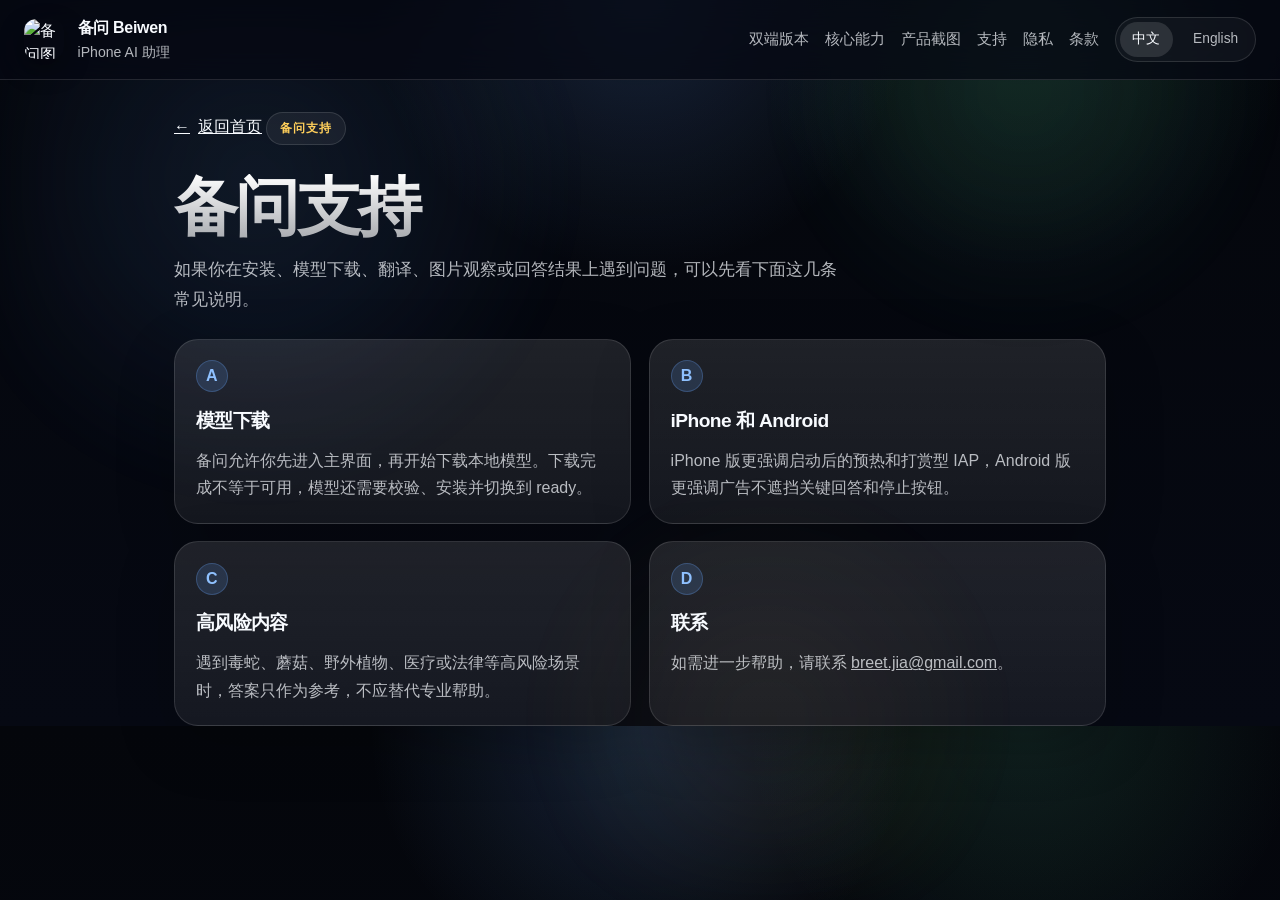
==== support.html @ 20f4f060 "Publish product landing site" ====
<!DOCTYPE html>
<html lang="zh-Hans">
<head>
  <meta charset="UTF-8">
  <meta name="viewport" content="width=device-width, initial-scale=1.0">
  <meta name="description" content="备问支持页面。">
  <title>备问支持</title>
  <link rel="stylesheet" href="css/style.css">
  <script src="js/main.js" defer></script>
</head>
<body data-page="support">
  <div class="page-backdrop" aria-hidden="true"></div>
  <nav class="navbar">
    <div class="brand-wrap">
      <img src="assets/beiwen/icon/app-icon.png" alt="备问图标" class="brand-icon">
      <div class="brand-copy">
        <div class="brand-title" data-i18n="nav.brand">备问 Beiwen</div>
        <div class="brand-subtitle" data-i18n="nav.pill">iOS + Android</div>
      </div>
    </div>
    <div class="nav-links">
      <a href="index.html" data-i18n="nav.platforms">双端版本</a>
      <a href="index.html#features" data-i18n="nav.features">核心能力</a>
      <a href="index.html#gallery" data-i18n="nav.gallery">产品截图</a>
      <a href="support.html" data-i18n="nav.support">支持</a>
      <a href="legal/privacy.html" data-i18n="nav.privacy">隐私</a>
      <a href="legal/terms.html" data-i18n="nav.terms">条款</a>
      <div class="locale-switcher" role="group" aria-label="Language switcher">
        <button class="lang-switch" type="button" data-set-locale="zh-Hans">中文</button>
        <button class="lang-switch" type="button" data-set-locale="en">English</button>
      </div>
    </div>
  </nav>

  <main>
    <section class="section" style="padding-top: 2rem; max-width: 980px;">
      <a href="index.html" style="display:inline-flex; align-items:center; gap:0.5rem; color: var(--muted-strong); margin-bottom: 1.4rem;">&larr; <span data-i18n="common.backHome">返回首页</span></a>
      <div class="section-kicker" data-i18n="supportPage.title">备问支持</div>
      <h1 class="section-title text-gradient" style="margin-top: 0.8rem;" data-i18n="supportPage.title">备问支持</h1>
      <p class="section-description" data-i18n="supportPage.intro">如果你在安装、模型下载、翻译、图片观察或回答结果上遇到问题，可以先看下面这几条常见说明。</p>

      <div class="feature-grid" style="grid-template-columns: repeat(2, minmax(0, 1fr));">
        <article class="feature-card">
          <div class="feature-icon">A</div>
          <h3 data-i18n="supportPage.cards.a.title">模型下载</h3>
          <p data-i18n="supportPage.cards.a.desc">备问允许你先进入主界面，再开始下载本地模型。下载完成不等于可用，模型还需要校验、安装并切换到 ready。</p>
        </article>
        <article class="feature-card">
          <div class="feature-icon">B</div>
          <h3 data-i18n="supportPage.cards.b.title">iOS 和 Android</h3>
          <p data-i18n="supportPage.cards.b.desc">iOS 版更强调启动后的预热和打赏型 IAP，Android 版更强调广告不遮挡关键回答和停止按钮。</p>
        </article>
        <article class="feature-card">
          <div class="feature-icon">C</div>
          <h3 data-i18n="supportPage.cards.c.title">高风险内容</h3>
          <p data-i18n="supportPage.cards.c.desc">遇到毒蛇、蘑菇、野外植物、医疗或法律等高风险场景时，答案只作为参考，不应替代专业帮助。</p>
        </article>
        <article class="feature-card">
          <div class="feature-icon">D</div>
          <h3 data-i18n="supportPage.cards.d.title">联系</h3>
          <p><span data-i18n="supportPage.cards.d.desc">如需进一步帮助，请联系</span> <a href="mailto:breet.jia@gmail.com">breet.jia@gmail.com</a>。</p>
        </article>
      </div>
    </section>
  </main>
</body>
</html>
---- css/style.css ----
:root {
  --beiwen-bg: #05070d;
  --beiwen-surface: rgba(255, 255, 255, 0.05);
  --beiwen-surface-strong: rgba(255, 255, 255, 0.09);
  --beiwen-border: rgba(255, 255, 255, 0.12);
  --beiwen-text-primary: #f8fbff;
  --beiwen-text-secondary: rgba(248, 251, 255, 0.72);
  --beiwen-accent: #69a7ff;
  --beiwen-accent-strong: #8fc1ff;
  --beiwen-glow: rgba(105, 167, 255, 0.26);
  --beiwen-warning: #ffcf5b;
  --beiwen-success: #5fe0a8;
}

* {
  box-sizing: border-box;
}

html {
  scroll-behavior: smooth;
}

body {
  margin: 0;
  font-family: -apple-system, BlinkMacSystemFont, 'Inter', 'PingFang SC', 'Helvetica Neue', Arial, sans-serif;
  line-height: 1.5;
  -webkit-font-smoothing: antialiased;
}

html {
  scroll-behavior: smooth;
}

h1, h2, h3, h4 {
  margin: 0;
  font-weight: 700;
  letter-spacing: -0.03em;
}

.text-gradient {
  background: linear-gradient(180deg, #ffffff 0%, rgba(255, 255, 255, 0.64) 100%);
  -webkit-background-clip: text;
  -webkit-text-fill-color: transparent;
  background-clip: text;
}

.accent-gradient {
  background: linear-gradient(90deg, #69a7ff 0%, #5fe0a8 100%);
  -webkit-background-clip: text;
  -webkit-text-fill-color: transparent;
  background-clip: text;
}

body {
  background:
    radial-gradient(circle at top, rgba(105, 167, 255, 0.18), transparent 28%),
    radial-gradient(circle at 80% 0%, rgba(95, 224, 168, 0.12), transparent 22%),
    linear-gradient(180deg, #04060b 0%, #060913 100%);
  color: var(--beiwen-text-primary);
}

main {
  position: relative;
  z-index: 1;
}

a {
  color: inherit;
}

.page-backdrop {
  position: fixed;
  inset: 0;
  pointer-events: none;
  background:
    radial-gradient(circle at 20% 20%, rgba(105, 167, 255, 0.14), transparent 26%),
    radial-gradient(circle at 80% 10%, rgba(95, 224, 168, 0.10), transparent 20%),
    radial-gradient(circle at 60% 80%, rgba(255, 207, 91, 0.08), transparent 24%);
  filter: blur(36px);
  opacity: 0.85;
}

.navbar {
  position: sticky;
  top: 0;
  z-index: 20;
  display: flex;
  align-items: center;
  justify-content: space-between;
  gap: 1rem;
  padding: 1rem 1.5rem;
  background: rgba(6, 9, 19, 0.74);
  backdrop-filter: blur(18px);
  -webkit-backdrop-filter: blur(18px);
  border-bottom: 1px solid var(--beiwen-border);
}

.brand-wrap {
  display: flex;
  align-items: center;
  gap: 0.85rem;
  min-width: 0;
}

.brand-icon {
  width: 40px;
  height: 40px;
  border-radius: 12px;
  box-shadow: 0 10px 26px rgba(0, 0, 0, 0.32);
}

.brand-copy {
  display: grid;
  gap: 0.1rem;
}

.brand-title {
  font-size: 1rem;
  font-weight: 700;
  letter-spacing: -0.02em;
}

.brand-subtitle {
  color: var(--beiwen-text-secondary);
  font-size: 0.88rem;
}

.nav-links {
  display: flex;
  align-items: center;
  gap: 1rem;
  flex-wrap: wrap;
}

.nav-links a {
  text-decoration: none;
  color: var(--beiwen-text-secondary);
  font-size: 0.92rem;
  transition: color 0.2s ease, opacity 0.2s ease;
}

.nav-links a:hover {
  color: var(--beiwen-text-primary);
}

.locale-switcher {
  display: inline-flex;
  align-items: center;
  gap: 0.45rem;
  padding: 0.25rem;
  border: 1px solid var(--beiwen-border);
  border-radius: 999px;
  background: rgba(255, 255, 255, 0.04);
}

.lang-switch {
  appearance: none;
  border: 0;
  background: transparent;
  color: var(--beiwen-text-secondary);
  font: inherit;
  font-size: 0.86rem;
  padding: 0.45rem 0.8rem;
  border-radius: 999px;
  cursor: pointer;
  transition: background 0.2s ease, color 0.2s ease;
}

.lang-switch:hover,
.lang-switch.is-active {
  color: var(--beiwen-text-primary);
  background: rgba(255, 255, 255, 0.12);
}

.hero {
  max-width: 1200px;
  margin: 0 auto;
  padding: 5.5rem 1.5rem 3.5rem;
  display: grid;
  grid-template-columns: minmax(0, 1.1fr) minmax(320px, 0.9fr);
  gap: 2.5rem;
  align-items: center;
}

.hero-copy {
  display: grid;
  gap: 1rem;
}

.hero-kicker,
.section-kicker {
  display: inline-flex;
  align-items: center;
  justify-content: center;
  width: fit-content;
  gap: 0.45rem;
  padding: 0.4rem 0.8rem;
  border-radius: 999px;
  background: rgba(255, 255, 255, 0.06);
  border: 1px solid var(--beiwen-border);
  color: var(--beiwen-warning);
  font-size: 0.78rem;
  font-weight: 700;
  letter-spacing: 0.08em;
  text-transform: uppercase;
}

.activity-banner {
  display: grid;
  gap: 0.45rem;
  padding: 1rem 1.1rem;
  border: 1px solid rgba(105, 167, 255, 0.34);
  border-radius: 22px;
  background:
    linear-gradient(180deg, rgba(105, 167, 255, 0.16), rgba(105, 167, 255, 0.08)),
    rgba(255, 255, 255, 0.04);
  box-shadow: 0 24px 80px rgba(0, 0, 0, 0.25);
}

.activity-banner__badge {
  color: var(--beiwen-success);
  font-size: 0.76rem;
  font-weight: 800;
  letter-spacing: 0.08em;
  text-transform: uppercase;
}

.activity-banner__title {
  font-size: 1.1rem;
  font-weight: 700;
}

.activity-banner__desc {
  color: var(--beiwen-text-secondary);
  font-size: 0.95rem;
}

.hero-title,
.section-title {
  font-size: clamp(2.5rem, 5vw, 4.75rem);
  line-height: 1.04;
  letter-spacing: -0.04em;
  margin: 0;
}

.hero-subtitle,
.section-description {
  margin: 0;
  color: var(--beiwen-text-secondary);
  font-size: 1.08rem;
  line-height: 1.72;
  max-width: 42rem;
}

.hero-actions {
  display: flex;
  gap: 0.85rem;
  flex-wrap: wrap;
  margin-top: 0.35rem;
}

.hero-actions-container {
  display: grid;
  gap: 0.8rem;
  justify-items: start;
}

.hero-actions-note {
  font-size: 0.88rem;
  color: var(--beiwen-warning);
  font-weight: 500;
  line-height: 1.4;
}

@media (max-width: 1080px) {
  .hero-actions-container {
    justify-items: center;
  }
  .hero-actions {
    justify-content: center;
  }
}

.btn-primary,
.btn-secondary {
  display: inline-flex;
  align-items: center;
  justify-content: center;
  gap: 0.45rem;
  border-radius: 999px;
  padding: 0.9rem 1.25rem;
  text-decoration: none;
  font-weight: 700;
  letter-spacing: -0.01em;
  transition: transform 0.2s ease, background 0.2s ease, border-color 0.2s ease;
}

.btn-primary {
  background: linear-gradient(180deg, #f8fbff 0%, #dce8ff 100%);
  color: #0b1220;
  box-shadow: 0 18px 40px rgba(105, 167, 255, 0.22);
}

.btn-secondary {
  color: var(--beiwen-text-primary);
  border: 1px solid var(--beiwen-border);
  background: rgba(255, 255, 255, 0.05);
}

.btn-primary:hover,
.btn-secondary:hover {
  transform: translateY(-1px);
}

.hero-pills {
  display: flex;
  flex-wrap: wrap;
  gap: 0.65rem;
}

.hero-pills span {
  display: inline-flex;
  align-items: center;
  padding: 0.45rem 0.75rem;
  border-radius: 999px;
  border: 1px solid var(--beiwen-border);
  background: rgba(255, 255, 255, 0.04);
  color: var(--beiwen-text-secondary);
  font-size: 0.86rem;
}

.hero-visual {
  display: flex;
  justify-content: center;
}

.device-stack {
  position: relative;
  width: min(520px, 100%);
  min-height: 520px;
}

.device-card {
  margin: 0;
  position: absolute;
  overflow: hidden;
  border-radius: 28px;
  border: 1px solid var(--beiwen-border);
  background: linear-gradient(180deg, rgba(255, 255, 255, 0.08), rgba(255, 255, 255, 0.02));
  box-shadow: 0 28px 80px rgba(0, 0, 0, 0.34);
}

.device-card img {
  display: block;
  width: 100%;
  height: auto;
}

.device-card figcaption {
  padding: 0.9rem 1rem 1rem;
  color: var(--beiwen-text-secondary);
  font-size: 0.86rem;
  text-align: center;
}

.device-card-ios {
  width: 56%;
  left: 0;
  top: 0;
  transform: rotate(-6deg);
}

.device-card-android {
  width: 52%;
  right: 0;
  bottom: 0;
  transform: rotate(6deg);
}

.section {
  max-width: 1200px;
  margin: 0 auto;
  padding: 2.5rem 1.5rem 0;
}

.section-kicker {
  margin-bottom: 0.9rem;
}

.section-title {
  max-width: 42rem;
}

.section-description {
  margin-top: 0.9rem;
}

.platform-grid,
.feature-grid,
.gallery-rows {
  display: grid;
  gap: 1.1rem;
}

.platform-grid {
  grid-template-columns: repeat(2, minmax(0, 1fr));
  margin-top: 1.5rem;
}

.platform-card,
.feature-card {
  padding: 1.3rem;
  border-radius: 24px;
  border: 1px solid var(--beiwen-border);
  background:
    linear-gradient(180deg, rgba(255, 255, 255, 0.08), rgba(255, 255, 255, 0.03)),
    rgba(255, 255, 255, 0.03);
  box-shadow: 0 18px 60px rgba(0, 0, 0, 0.2);
}

.platform-topline {
  display: grid;
  gap: 0.7rem;
  margin-bottom: 0.85rem;
}

.platform-topline h3,
.feature-card h3 {
  margin: 0;
  font-size: 1.2rem;
}

.platform-badge {
  width: fit-content;
  display: inline-flex;
  padding: 0.35rem 0.65rem;
  border-radius: 999px;
  background: rgba(105, 167, 255, 0.15);
  border: 1px solid rgba(105, 167, 255, 0.35);
  color: var(--beiwen-accent-strong);
  font-size: 0.76rem;
  font-weight: 800;
  letter-spacing: 0.08em;
  text-transform: uppercase;
}

.platform-list {
  margin: 1rem 0 0;
  padding-left: 1.1rem;
  color: var(--beiwen-text-secondary);
  display: grid;
  gap: 0.45rem;
}

.shot-grid {
  display: grid;
  grid-template-columns: repeat(2, minmax(0, 1fr));
  gap: 0.9rem;
  margin-top: 1.1rem;
}

.shot-grid figure,
.gallery-row {
  margin: 0;
}

.shot-grid figure {
  overflow: hidden;
  border-radius: 18px;
  border: 1px solid rgba(255, 255, 255, 0.08);
  background: rgba(255, 255, 255, 0.04);
}

.shot-grid img,
.gallery-row img {
  display: block;
  width: 100%;
  height: auto;
}

.shot-grid figcaption {
  padding: 0.65rem 0.8rem 0.8rem;
  color: var(--beiwen-text-secondary);
  font-size: 0.84rem;
  text-align: center;
}

.feature-grid {
  grid-template-columns: repeat(4, minmax(0, 1fr));
  margin-top: 1.5rem;
}

.feature-icon {
  display: inline-flex;
  align-items: center;
  justify-content: center;
  width: 2rem;
  height: 2rem;
  border-radius: 999px;
  background: rgba(105, 167, 255, 0.16);
  border: 1px solid rgba(105, 167, 255, 0.26);
  color: var(--beiwen-accent-strong);
  font-weight: 800;
  margin-bottom: 0.9rem;
}

.feature-card p,
.platform-card p {
  margin: 0.7rem 0 0;
  color: var(--beiwen-text-secondary);
  line-height: 1.72;
}

.gallery-rows {
  margin-top: 1.5rem;
}

.gallery-row {
  display: grid;
  grid-template-columns: repeat(3, minmax(0, 1fr));
  gap: 0.9rem;
}

.gallery-row img {
  border-radius: 20px;
  border: 1px solid var(--beiwen-border);
  background: rgba(255, 255, 255, 0.03);
  box-shadow: 0 18px 60px rgba(0, 0, 0, 0.22);
}

.footer {
  max-width: 1200px;
  margin: 4rem auto 0;
  padding: 2.5rem 1.5rem 3rem;
  border-top: 1px solid var(--beiwen-border);
  color: var(--beiwen-text-secondary);
}

.footer-links {
  display: flex;
  flex-wrap: wrap;
  justify-content: center;
  gap: 1rem 1.5rem;
  margin-bottom: 1rem;
}

.footer-links a {
  text-decoration: none;
  color: var(--beiwen-text-secondary);
}

.footer-links a:hover {
  color: var(--beiwen-text-primary);
}

.footer-note {
  text-align: center;
  font-size: 0.92rem;
  line-height: 1.6;
}

@media (max-width: 1080px) {
  .hero {
    grid-template-columns: 1fr;
  }

  .device-stack {
    min-height: 460px;
  }

  .feature-grid {
    grid-template-columns: repeat(2, minmax(0, 1fr));
  }

  .gallery-row {
    grid-template-columns: 1fr;
  }
}

@media (max-width: 780px) {
  .navbar {
    flex-direction: column;
    align-items: flex-start;
  }

  .nav-links {
    width: 100%;
    justify-content: flex-start;
    gap: 0.75rem;
  }

  .hero {
    padding-top: 4rem;
  }

  .device-stack {
    min-height: 410px;
  }

  .platform-grid,
  .feature-grid,
  .shot-grid {
    grid-template-columns: 1fr;
  }
}

@media (max-width: 560px) {
  .nav-links a {
    display: none;
  }

  .locale-switcher {
    width: 100%;
    justify-content: space-between;
  }

  .lang-switch {
    flex: 1 1 0;
    text-align: center;
  }

  .hero,
  .section,
  .footer {
    padding-left: 1rem;
    padding-right: 1rem;
  }

  .hero-title,
  .section-title {
    font-size: clamp(2.1rem, 12vw, 3rem);
  }

  .hero-subtitle,
  .section-description {
    font-size: 1rem;
  }

  .device-stack {
    min-height: 360px;
  }

  .device-card {
    width: 68%;
  }

  .device-card-ios {
    left: 0;
    top: 0;
  }

  .device-card-android {
    right: 0;
    bottom: 0;
  }
}
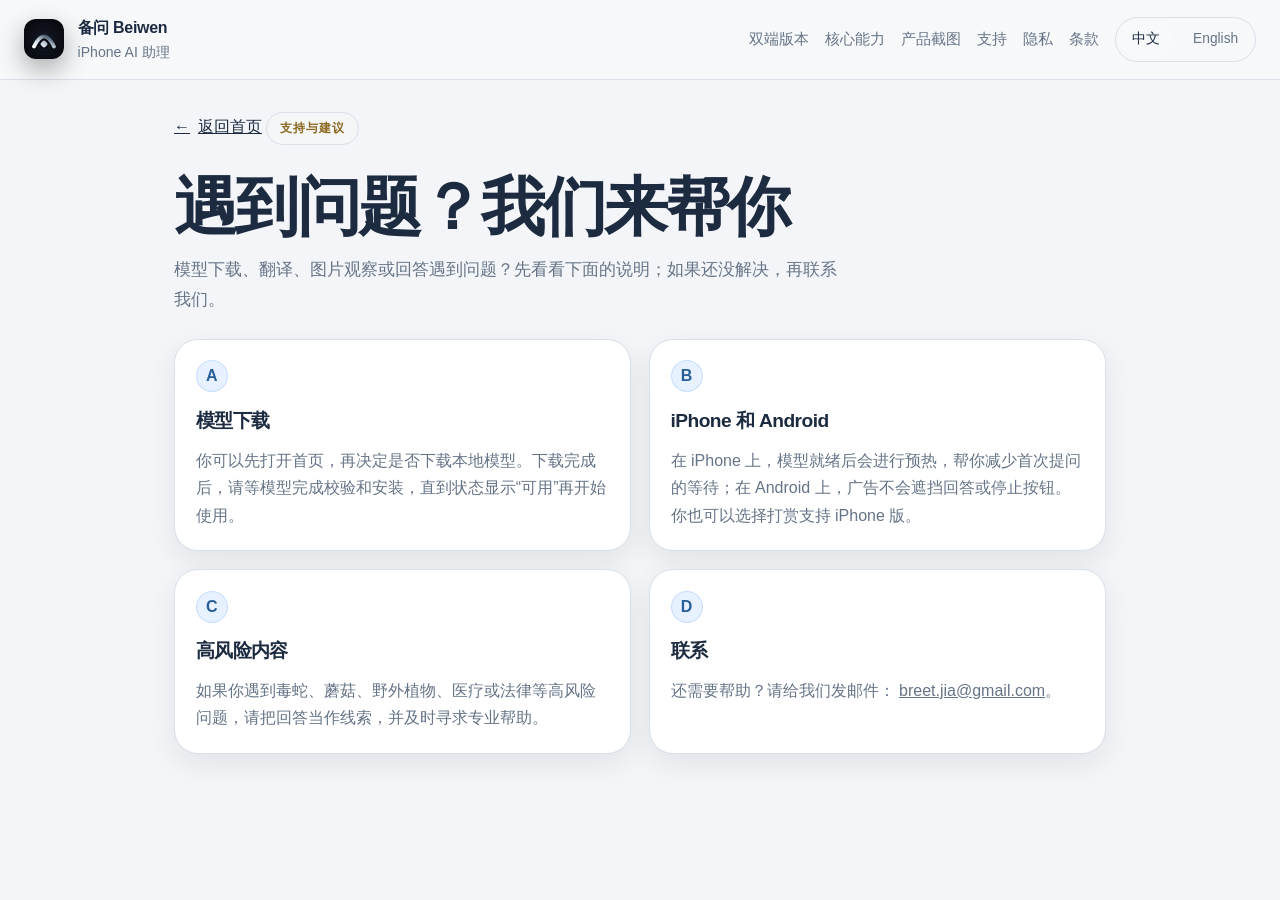
==== commit ea1fe67b: "refine: update Beiwen site copy and presentation" ====
--- a/support.html
+++ b/support.html
@@ -3,7 +3,8 @@
 <head>
   <meta charset="UTF-8">
   <meta name="viewport" content="width=device-width, initial-scale=1.0">
-  <meta name="description" content="备问支持页面。">
+  <meta name="color-scheme" content="light dark">
+  <meta name="description" content="查看模型下载、iPhone 与 Android 使用提示和高风险内容说明；需要帮助时，联系我们。">
   <title>备问支持</title>
   <link rel="stylesheet" href="css/style.css">
   <script src="js/main.js" defer></script>
@@ -35,30 +36,30 @@
   <main>
     <section class="section" style="padding-top: 2rem; max-width: 980px;">
       <a href="index.html" style="display:inline-flex; align-items:center; gap:0.5rem; color: var(--muted-strong); margin-bottom: 1.4rem;">&larr; <span data-i18n="common.backHome">返回首页</span></a>
-      <div class="section-kicker" data-i18n="supportPage.title">备问支持</div>
-      <h1 class="section-title text-gradient" style="margin-top: 0.8rem;" data-i18n="supportPage.title">备问支持</h1>
-      <p class="section-description" data-i18n="supportPage.intro">如果你在安装、模型下载、翻译、图片观察或回答结果上遇到问题，可以先看下面这几条常见说明。</p>
+      <div class="section-kicker" data-i18n="supportPage.kicker">支持与建议</div>
+      <h1 class="section-title text-gradient" style="margin-top: 0.8rem;" data-i18n="supportPage.title">遇到问题？我们来帮你</h1>
+      <p class="section-description" data-i18n="supportPage.intro">模型下载、翻译、图片观察或回答遇到问题？先看看下面的说明；如果还没解决，再联系我们。</p>
 
-      <div class="feature-grid" style="grid-template-columns: repeat(2, minmax(0, 1fr));">
+      <div class="feature-grid support-card-grid">
         <article class="feature-card">
           <div class="feature-icon">A</div>
           <h3 data-i18n="supportPage.cards.a.title">模型下载</h3>
-          <p data-i18n="supportPage.cards.a.desc">备问允许你先进入主界面，再开始下载本地模型。下载完成不等于可用，模型还需要校验、安装并切换到 ready。</p>
+          <p data-i18n="supportPage.cards.a.desc">你可以先打开首页，再决定是否下载本地模型。下载完成后，请等模型完成校验和安装，直到状态显示“可用”再开始使用。</p>
         </article>
         <article class="feature-card">
           <div class="feature-icon">B</div>
           <h3 data-i18n="supportPage.cards.b.title">iOS 和 Android</h3>
-          <p data-i18n="supportPage.cards.b.desc">iOS 版更强调启动后的预热和打赏型 IAP，Android 版更强调广告不遮挡关键回答和停止按钮。</p>
+          <p data-i18n="supportPage.cards.b.desc">在 iPhone 上，模型就绪后会进行预热，帮你减少首次提问的等待；在 Android 上，广告不会遮挡回答或停止按钮。你也可以选择打赏支持 iPhone 版。</p>
         </article>
         <article class="feature-card">
           <div class="feature-icon">C</div>
           <h3 data-i18n="supportPage.cards.c.title">高风险内容</h3>
-          <p data-i18n="supportPage.cards.c.desc">遇到毒蛇、蘑菇、野外植物、医疗或法律等高风险场景时，答案只作为参考，不应替代专业帮助。</p>
+          <p data-i18n="supportPage.cards.c.desc">如果你遇到毒蛇、蘑菇、野外植物、医疗或法律等高风险问题，请把回答当作线索，并及时寻求专业帮助。</p>
         </article>
         <article class="feature-card">
           <div class="feature-icon">D</div>
           <h3 data-i18n="supportPage.cards.d.title">联系</h3>
-          <p><span data-i18n="supportPage.cards.d.desc">如需进一步帮助，请联系</span> <a href="mailto:breet.jia@gmail.com">breet.jia@gmail.com</a>。</p>
+          <p><span data-i18n="supportPage.cards.d.desc">还需要帮助？请给我们发邮件：</span> <a href="mailto:breet.jia@gmail.com">breet.jia@gmail.com</a>。</p>
         </article>
       </div>
     </section>
--- a/css/style.css
+++ b/css/style.css
@@ -1,15 +1,44 @@
 :root {
-  --beiwen-bg: #05070d;
-  --beiwen-surface: rgba(255, 255, 255, 0.05);
-  --beiwen-surface-strong: rgba(255, 255, 255, 0.09);
-  --beiwen-border: rgba(255, 255, 255, 0.12);
-  --beiwen-text-primary: #f8fbff;
-  --beiwen-text-secondary: rgba(248, 251, 255, 0.72);
-  --beiwen-accent: #69a7ff;
-  --beiwen-accent-strong: #8fc1ff;
-  --beiwen-glow: rgba(105, 167, 255, 0.26);
-  --beiwen-warning: #ffcf5b;
-  --beiwen-success: #5fe0a8;
+  color-scheme: light dark;
+  --beiwen-bg: #f3f5f8;
+  --beiwen-surface: #ffffff;
+  --beiwen-surface-strong: #ffffff;
+  --beiwen-border: #d9e0e9;
+  --beiwen-text-primary: #1c2b40;
+  --beiwen-text-secondary: #667487;
+  --beiwen-accent: #356fae;
+  --beiwen-accent-strong: #285f98;
+  --beiwen-glow: rgba(53, 111, 174, 0.05);
+  --beiwen-warning: #8b681e;
+  --beiwen-success: #397a68;
+  --beiwen-background: #f3f5f8;
+  --beiwen-navbar: #f7f8fa;
+  --beiwen-card: #ffffff;
+  --beiwen-control: #edf1f5;
+  --beiwen-action: #dce8f5;
+  --beiwen-gradient-heading: #1c2b40;
+}
+
+@media (prefers-color-scheme: dark) {
+  :root {
+    --beiwen-bg: #171d27;
+    --beiwen-surface: #202936;
+    --beiwen-surface-strong: #293545;
+    --beiwen-border: #394657;
+    --beiwen-text-primary: #edf1f6;
+    --beiwen-text-secondary: #b1bdcb;
+    --beiwen-accent: #83add6;
+    --beiwen-accent-strong: #a9c7e4;
+    --beiwen-glow: rgba(131, 173, 214, 0.05);
+    --beiwen-warning: #d0ad62;
+    --beiwen-success: #83b6a5;
+    --beiwen-background: #171d27;
+    --beiwen-navbar: #1b232e;
+    --beiwen-card: #202936;
+    --beiwen-control: #293545;
+    --beiwen-action: #31506d;
+    --beiwen-gradient-heading: #edf1f6;
+  }
 }
 
 * {
@@ -38,24 +67,15 @@
 }
 
 .text-gradient {
-  background: linear-gradient(180deg, #ffffff 0%, rgba(255, 255, 255, 0.64) 100%);
-  -webkit-background-clip: text;
-  -webkit-text-fill-color: transparent;
-  background-clip: text;
+  color: var(--beiwen-gradient-heading);
 }
 
 .accent-gradient {
-  background: linear-gradient(90deg, #69a7ff 0%, #5fe0a8 100%);
-  -webkit-background-clip: text;
-  -webkit-text-fill-color: transparent;
-  background-clip: text;
+  color: var(--beiwen-accent);
 }
 
 body {
-  background:
-    radial-gradient(circle at top, rgba(105, 167, 255, 0.18), transparent 28%),
-    radial-gradient(circle at 80% 0%, rgba(95, 224, 168, 0.12), transparent 22%),
-    linear-gradient(180deg, #04060b 0%, #060913 100%);
+  background: var(--beiwen-background);
   color: var(--beiwen-text-primary);
 }
 
@@ -69,15 +89,7 @@
 }
 
 .page-backdrop {
-  position: fixed;
-  inset: 0;
-  pointer-events: none;
-  background:
-    radial-gradient(circle at 20% 20%, rgba(105, 167, 255, 0.14), transparent 26%),
-    radial-gradient(circle at 80% 10%, rgba(95, 224, 168, 0.10), transparent 20%),
-    radial-gradient(circle at 60% 80%, rgba(255, 207, 91, 0.08), transparent 24%);
-  filter: blur(36px);
-  opacity: 0.85;
+  display: none;
 }
 
 .navbar {
@@ -89,9 +101,9 @@
   justify-content: space-between;
   gap: 1rem;
   padding: 1rem 1.5rem;
-  background: rgba(6, 9, 19, 0.74);
-  backdrop-filter: blur(18px);
-  -webkit-backdrop-filter: blur(18px);
+  background: var(--beiwen-navbar);
+  backdrop-filter: blur(8px);
+  -webkit-backdrop-filter: blur(8px);
   border-bottom: 1px solid var(--beiwen-border);
 }
 
@@ -211,10 +223,8 @@
   padding: 1rem 1.1rem;
   border: 1px solid rgba(105, 167, 255, 0.34);
   border-radius: 22px;
-  background:
-    linear-gradient(180deg, rgba(105, 167, 255, 0.16), rgba(105, 167, 255, 0.08)),
-    rgba(255, 255, 255, 0.04);
-  box-shadow: 0 24px 80px rgba(0, 0, 0, 0.25);
+  background: var(--beiwen-action);
+  box-shadow: 0 10px 28px rgba(25, 39, 57, 0.10);
 }
 
 .activity-banner__badge {
@@ -296,15 +306,15 @@
 }
 
 .btn-primary {
-  background: linear-gradient(180deg, #f8fbff 0%, #dce8ff 100%);
-  color: #0b1220;
-  box-shadow: 0 18px 40px rgba(105, 167, 255, 0.22);
+  background: var(--beiwen-accent);
+  color: #ffffff;
+  box-shadow: 0 8px 20px rgba(31, 68, 108, 0.16);
 }
 
 .btn-secondary {
   color: var(--beiwen-text-primary);
   border: 1px solid var(--beiwen-border);
-  background: rgba(255, 255, 255, 0.05);
+  background: var(--beiwen-control);
 }
 
 .btn-primary:hover,
@@ -324,7 +334,7 @@
   padding: 0.45rem 0.75rem;
   border-radius: 999px;
   border: 1px solid var(--beiwen-border);
-  background: rgba(255, 255, 255, 0.04);
+  background: var(--beiwen-control);
   color: var(--beiwen-text-secondary);
   font-size: 0.86rem;
 }
@@ -346,8 +356,8 @@
   overflow: hidden;
   border-radius: 28px;
   border: 1px solid var(--beiwen-border);
-  background: linear-gradient(180deg, rgba(255, 255, 255, 0.08), rgba(255, 255, 255, 0.02));
-  box-shadow: 0 28px 80px rgba(0, 0, 0, 0.34);
+  background: var(--beiwen-card);
+  box-shadow: 0 16px 36px rgba(25, 39, 57, 0.16);
 }
 
 .device-card img {
@@ -412,10 +422,8 @@
   padding: 1.3rem;
   border-radius: 24px;
   border: 1px solid var(--beiwen-border);
-  background:
-    linear-gradient(180deg, rgba(255, 255, 255, 0.08), rgba(255, 255, 255, 0.03)),
-    rgba(255, 255, 255, 0.03);
-  box-shadow: 0 18px 60px rgba(0, 0, 0, 0.2);
+  background: var(--beiwen-card);
+  box-shadow: 0 10px 28px rgba(25, 39, 57, 0.08);
 }
 
 .platform-topline {
@@ -467,8 +475,8 @@
 .shot-grid figure {
   overflow: hidden;
   border-radius: 18px;
-  border: 1px solid rgba(255, 255, 255, 0.08);
-  background: rgba(255, 255, 255, 0.04);
+  border: 1px solid var(--beiwen-border);
+  background: var(--beiwen-card);
 }
 
 .shot-grid img,
@@ -488,6 +496,10 @@
 .feature-grid {
   grid-template-columns: repeat(4, minmax(0, 1fr));
   margin-top: 1.5rem;
+}
+
+.support-card-grid {
+  grid-template-columns: repeat(2, minmax(0, 1fr));
 }
 
 .feature-icon {
@@ -524,8 +536,8 @@
 .gallery-row img {
   border-radius: 20px;
   border: 1px solid var(--beiwen-border);
-  background: rgba(255, 255, 255, 0.03);
-  box-shadow: 0 18px 60px rgba(0, 0, 0, 0.22);
+  background: var(--beiwen-card);
+  box-shadow: 0 10px 28px rgba(25, 39, 57, 0.10);
 }
 
 .footer {
